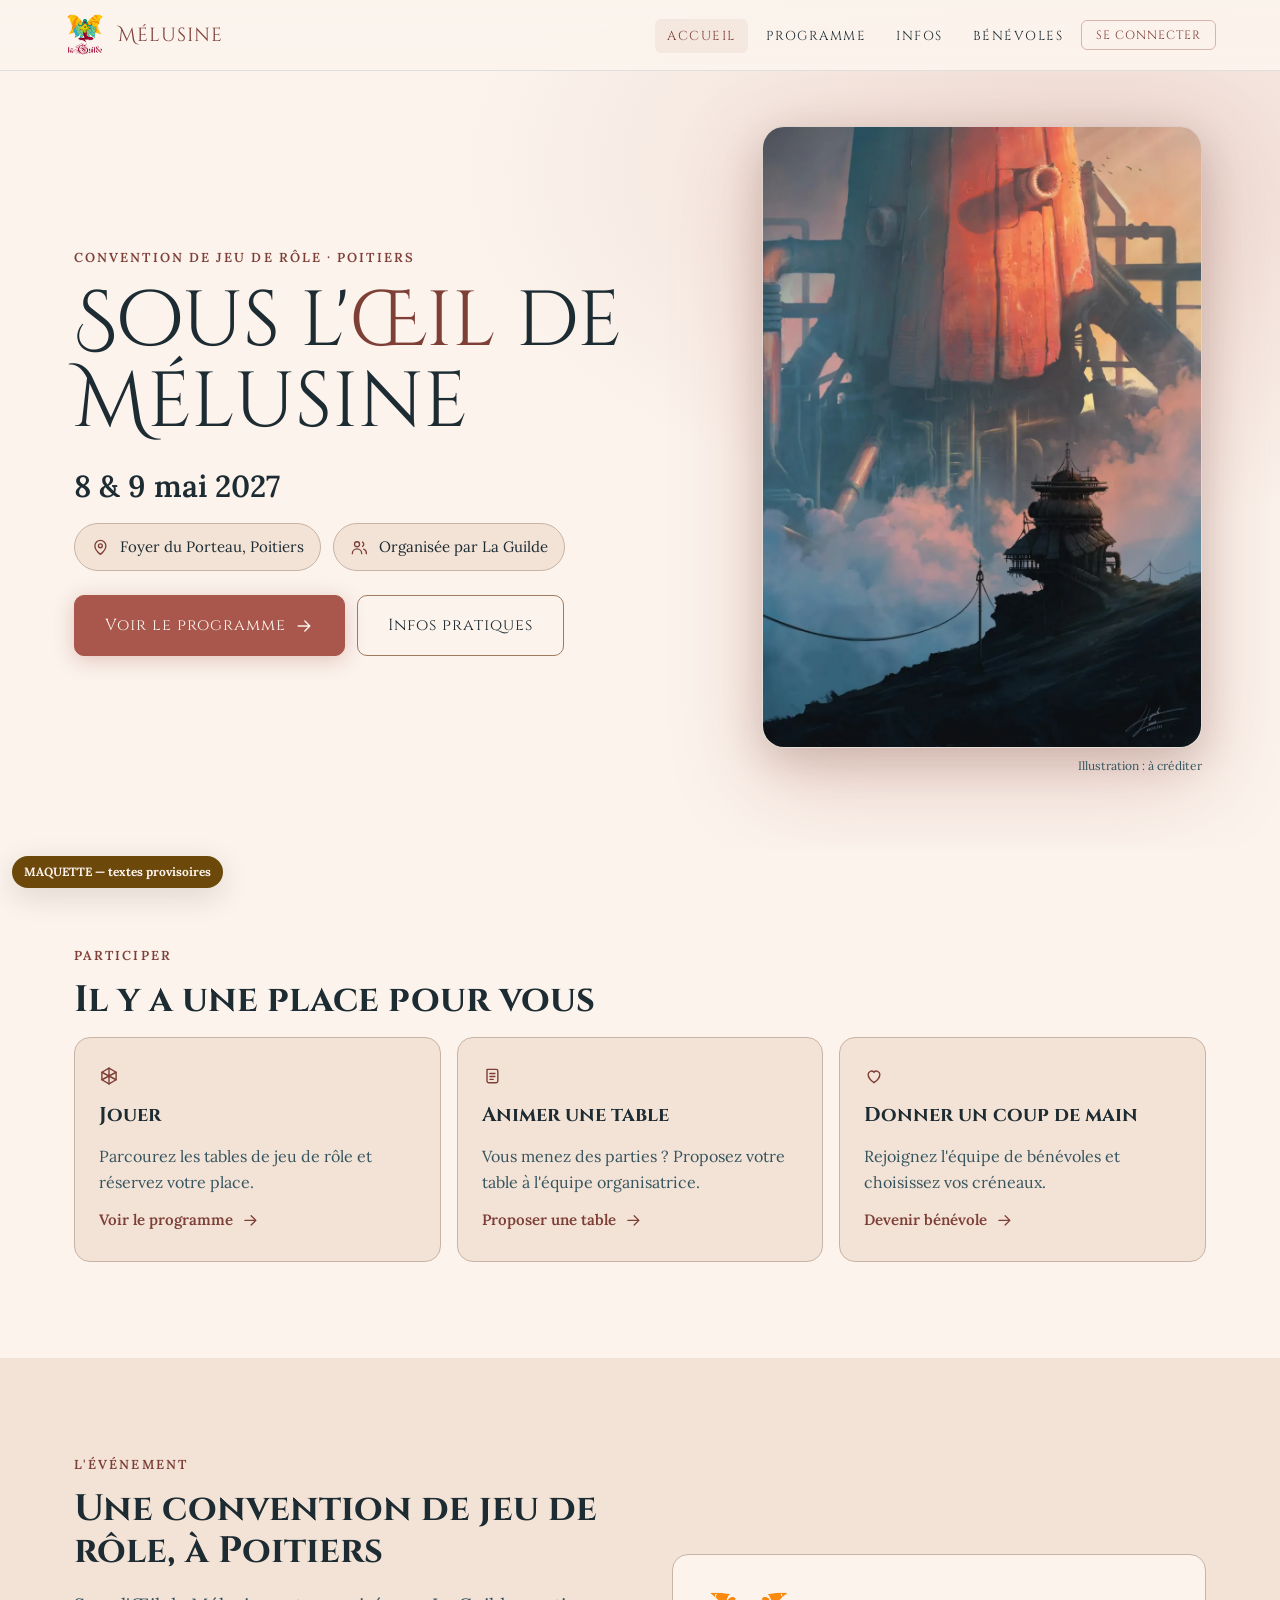
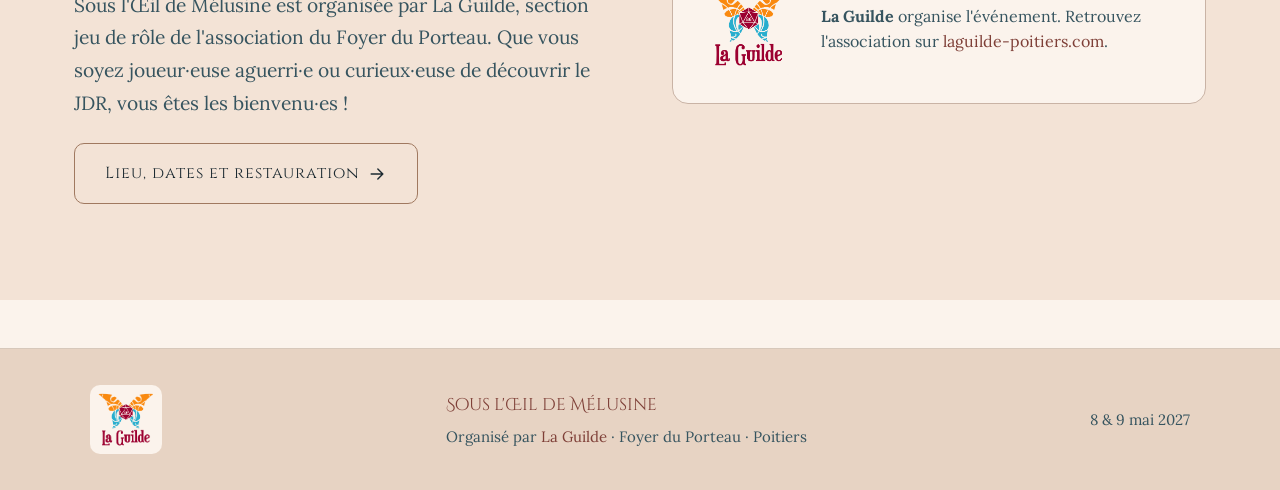
==== accueil-2027.html @ 9f8a815f "Maquette de l'accueil 2027 et couche visuelle v2.css Héros (titre, date et lieu lus dans edition.js," ====
<!DOCTYPE html>
<html lang="fr">
<head>
    <meta charset="UTF-8">
    <meta name="viewport" content="width=device-width, initial-scale=1.0">
    <title>Sous l'Œil de Mélusine — Convention de jeu de rôle, Poitiers</title>
    <meta name="description" content="Sous l'Œil de Mélusine : convention de jeu de rôle organisée par La Guilde, à Poitiers.">
    <meta name="robots" content="noindex"><!-- MAQUETTE : à retirer à la mise en production -->
    <link rel="preload" href="fonts/lora-latin.woff2" as="font" type="font/woff2" crossorigin>
    <link rel="preload" href="fonts/cinzel-latin.woff2" as="font" type="font/woff2" crossorigin>
    <link rel="stylesheet" href="fonts.css?v=1">
    <link rel="icon" type="image/png" href="logo.png">
    <link rel="apple-touch-icon" href="logo.png">
    <script>document.addEventListener('DOMContentLoaded',function(){var u=localStorage.getItem('melusine_user');var il=document.getElementById('navInscriptionsLink');if(il)il.style.display=u&&u!=='null'?'':'none';});</script>
    <meta name="color-scheme" content="dark light">
    <link rel="stylesheet" href="theme.css?v=1">
    <link rel="stylesheet" href="styles.css?v=2">
    <link rel="stylesheet" href="v2.css?v=1">
</head>
<body>

<div class="toast-container" id="toasts"></div>

<!-- AUTH MODAL -->
<div class="modal-overlay" id="authModal">
    <div class="modal">
        <button class="modal-close" onclick="closeAuthModal()">✕</button>
        <h3>Se connecter</h3>
        <p class="modal-game" id="modalGame"></p>
        <p id="modalSubtext">Connectez-vous pour gérer vos inscriptions</p>
        <div id="authOptions" class="auth-options">
            <button class="auth-btn" onclick="loginGoogle()"><span class="auth-btn-icon">🔑</span><div><div class="auth-btn-text">Continuer avec Google</div><div class="auth-btn-sub">Connexion rapide</div></div></button>
            <button class="auth-btn" onclick="loginDiscord()"><span class="auth-btn-icon">🎮</span><div><div class="auth-btn-text">Continuer avec Discord</div><div class="auth-btn-sub">Compte Discord</div></div></button>
            <div class="auth-divider">ou</div>
            <button class="auth-btn" onclick="showEmailForm()"><span class="auth-btn-icon">✉️</span><div><div class="auth-btn-text">Pseudo & email</div><div class="auth-btn-sub">Sans compte</div></div></button>
        </div>
        <div id="emailForm" class="auth-form">
            <label>Email</label>
            <input type="email" id="inputEmail" placeholder="votre@email.com">
            <label>Mot de passe</label>
            <input type="password" id="inputPassword" placeholder="Votre mot de passe" onkeydown="if(event.key==='Enter')loginEmail()">
            <button class="btn btn-primary" style="width:100%" onclick="loginEmail()">Se connecter</button>
            <p style="margin-top:10px;font-size:13px;color:var(--accent-text);cursor:pointer;text-align:center" onclick="showForgotForm()">Mot de passe oublié ?</p>
            <p style="margin-top:8px;font-size:14px;color:var(--text-muted);text-align:center">Pas encore de compte ? <span style="color:var(--accent-text);cursor:pointer" onclick="showRegisterForm()">Créer un compte</span></p>
            <p style="margin-top:8px;font-size:14px;color:var(--text-muted);cursor:pointer;text-align:center" onclick="showAuthOptions()">← Retour</p>
        </div>
        <div id="registerForm" class="auth-form">
            <label>Pseudo / Nom</label>
            <input type="text" id="inputRegNom" placeholder="Votre pseudo ou prénom">
            <label>Email</label>
            <input type="email" id="inputRegEmail" placeholder="votre@email.com">
            <label>Mot de passe (6 caractères min.)</label>
            <input type="password" id="inputRegPassword" placeholder="Choisissez un mot de passe">
            <label>Confirmer le mot de passe</label>
            <input type="password" id="inputRegConfirm" placeholder="Retapez le mot de passe" onkeydown="if(event.key==='Enter')registerEmail()">
            <button class="btn btn-primary" style="width:100%" onclick="registerEmail()">Créer mon compte</button>
            <p style="margin-top:8px;font-size:14px;color:var(--text-muted);text-align:center">Déjà un compte ? <span style="color:var(--accent-text);cursor:pointer" onclick="showEmailForm()">Se connecter</span></p>
            <p style="margin-top:8px;font-size:14px;color:var(--text-muted);cursor:pointer;text-align:center" onclick="showAuthOptions()">← Retour</p>
        </div>
        <div id="forgotForm" class="auth-form">
            <p style="font-size:15px;color:var(--text-light);text-align:center;margin-bottom:16px">Entrez votre email pour recevoir un lien de réinitialisation :</p>
            <label>Email</label>
            <input type="email" id="inputForgotEmail" placeholder="votre@email.com" onkeydown="if(event.key==='Enter')sendForgotPassword()">
            <button class="btn btn-primary" style="width:100%" onclick="sendForgotPassword()">Envoyer le lien</button>
            <p style="margin-top:12px;font-size:14px;color:var(--text-muted);cursor:pointer;text-align:center" onclick="showEmailForm()">← Retour à la connexion</p>
        </div>
        <div id="resetForm" class="auth-form">
            <p style="font-size:15px;color:var(--text-light);text-align:center;margin-bottom:16px">Choisissez votre nouveau mot de passe :</p>
            <label>Nouveau mot de passe (6 caractères min.)</label>
            <input type="password" id="inputResetPassword" placeholder="Nouveau mot de passe">
            <label>Confirmer</label>
            <input type="password" id="inputResetConfirm" placeholder="Retapez le mot de passe" onkeydown="if(event.key==='Enter')submitResetPassword()">
            <button class="btn btn-primary" style="width:100%" onclick="submitResetPassword()">Réinitialiser</button>
        </div>
        <div id="pseudoForm" class="auth-form">
            <p id="pseudoHint" style="font-size:15px;color:var(--text-light);text-align:center;margin-bottom:16px">Choisissez votre pseudo :</p>
            <label>Pseudo affiché</label>
            <input type="text" id="inputPseudo" placeholder="Votre pseudo" onkeydown="if(event.key==='Enter')confirmPseudo()">
            <button class="btn btn-primary" style="width:100%" onclick="confirmPseudo()">Confirmer</button>
        </div>
    </div>
</div>

<!-- NAV -->
<nav class="nav" id="nav">
    <div class="nav-inner">
        <a href="index.html" class="nav-brand"><img src="logo.png" alt="Logo" onerror="this.style.display='none'"><span>Mélusine</span></a>
        <button class="nav-toggle" id="navToggle" aria-label="Menu"><span></span><span></span><span></span></button>
        <ul class="nav-links" id="navLinks">
            <li><a href="accueil-2027.html" class="active">Accueil</a></li>
            <li><a href="programme.html">Programme</a></li>
            <li><a href="infos.html">Infos</a></li>
            <li><a href="benevoles.html">Bénévoles</a></li>
            <li id="navInscriptionsLink" style="display:none"><a href="mes-inscriptions.html">Mes inscriptions</a></li>
            <li id="navUserArea"><button class="nav-user-btn" onclick="openAuthModal()">Se connecter</button></li>
        </ul>
    </div>
</nav>

<!-- CONTENU (le menu est fixe : la zone héros gère elle-même son espacement) -->
<div class="maquette-tag">MAQUETTE — textes provisoires</div>

<!-- HÉROS : titre, date, lieu, appels à l'action + illustration de l'affiche -->
<header class="hero2">
    <div class="v2-wrap hero2-inner">
        <div class="hero2-text">
            <p class="v2-eyebrow">Convention de jeu de rôle · Poitiers</p>
            <h1 class="hero2-title">Sous l'<em>Œil</em> de Mélusine</h1>
            <p class="hero2-date" data-edition="range"></p>
            <ul class="hero2-chips">
                <li class="chip"><svg class="icon" viewBox="0 0 24 24" aria-hidden="true"><path d="M12 21s7-5.2 7-11a7 7 0 1 0-14 0c0 5.8 7 11 7 11z"/><circle cx="12" cy="10" r="2.5"/></svg><span data-edition="venue"></span></li>
                <li class="chip"><svg class="icon" viewBox="0 0 24 24" aria-hidden="true"><circle cx="9" cy="8" r="3.2"/><path d="M3 20c0-3.3 2.7-6 6-6s6 2.7 6 6"/><path d="M16 5.2a3.2 3.2 0 0 1 0 5.6M17.5 14.2c2.2.7 3.5 2.7 3.5 5.8"/></svg><span>Organisée par La Guilde</span></li>
            </ul>
            <div class="hero2-cta">
                <a class="btn btn-primary btn-lg" href="programme.html">Voir le programme <svg class="icon" viewBox="0 0 24 24" aria-hidden="true"><path d="M5 12h14M13 6l6 6-6 6"/></svg></a>
                <a class="btn btn-ghost btn-lg" href="infos.html">Infos pratiques</a>
            </div>
        </div>
        <figure class="poster">
            <img src="img/affiche-2027.webp" width="960" height="1358" fetchpriority="high" alt="Illustration de l'affiche : une immense fusée rouge-orangé domine une petite tour posée sur une colline, au milieu de nuages roses">
            <!-- TODO(à fournir) : nom de l'artiste pour le crédit (la signature est visible sur l'illustration) -->
            <figcaption>Illustration : à créditer</figcaption>
        </figure>
    </div>
</header>

<!-- TROIS ACTIONS : les trois usages réels du site -->
<section class="band" aria-labelledby="participer">
    <div class="v2-wrap">
        <p class="v2-eyebrow">Participer</p>
        <h2 class="v2-h2" id="participer">Il y a une place pour vous</h2>
        <div class="actions3">
            <a class="action" href="programme.html"><svg class="icon" viewBox="0 0 24 24" aria-hidden="true"><path d="M12 2.5 20.5 7.5v9L12 21.5 3.5 16.5v-9z"/><path d="M12 2.5v19M3.5 7.5l17 9M20.5 7.5l-17 9"/></svg><h3>Jouer</h3><p>Parcourez les tables de jeu de rôle et réservez votre place.</p><span class="go">Voir le programme <svg class="icon" viewBox="0 0 24 24" aria-hidden="true"><path d="M5 12h14M13 6l6 6-6 6"/></svg></span></a>
            <a class="action" href="espace-mj.html"><svg class="icon" viewBox="0 0 24 24" aria-hidden="true"><path d="M6 4h11a2 2 0 0 1 2 2v12a2 2 0 0 1-2 2H8a2 2 0 0 1-2-2z"/><path d="M9.5 9h6M9.5 12.5h6M9.5 16h4"/></svg><h3>Animer une table</h3><p>Vous menez des parties ? Proposez votre table à l'équipe organisatrice.</p><span class="go">Proposer une table <svg class="icon" viewBox="0 0 24 24" aria-hidden="true"><path d="M5 12h14M13 6l6 6-6 6"/></svg></span></a>
            <a class="action" href="benevoles.html"><svg class="icon" viewBox="0 0 24 24" aria-hidden="true"><path d="M12 20s-7-4.4-7-10a4 4 0 0 1 7-2.5A4 4 0 0 1 19 10c0 5.6-7 10-7 10z"/></svg><h3>Donner un coup de main</h3><p>Rejoignez l'équipe de bénévoles et choisissez vos créneaux.</p><span class="go">Devenir bénévole <svg class="icon" viewBox="0 0 24 24" aria-hidden="true"><path d="M5 12h14M13 6l6 6-6 6"/></svg></span></a>
        </div>
    </div>
</section>

<!-- L'ÉVÉNEMENT : texte de présentation déjà publié sur la page Infos -->
<section class="band band--surface" aria-labelledby="evenement">
    <div class="v2-wrap split">
        <div>
            <p class="v2-eyebrow">L'événement</p>
            <h2 class="v2-h2" id="evenement">Une convention de jeu de rôle, à Poitiers</h2>
            <p class="v2-lead">Sous l'Œil de Mélusine est organisée par La Guilde, section jeu de rôle de l'association du Foyer du Porteau. Que vous soyez joueur·euse aguerri·e ou curieux·euse de découvrir le JDR, vous êtes les bienvenu·es !</p>
            <a class="btn btn-ghost btn-lg" href="infos.html">Lieu, dates et restauration <svg class="icon" viewBox="0 0 24 24" aria-hidden="true"><path d="M5 12h14M13 6l6 6-6 6"/></svg></a>
        </div>
        <div class="guilde-card">
            <img class="guilde-logo" src="Logo_guilde_final.webp" width="96" height="91" alt="Logo de La Guilde — Poitiers" loading="lazy">
            <p><strong>La Guilde</strong> organise l'événement. Retrouvez l'association sur <a href="https://www.laguilde-poitiers.com/" target="_blank" rel="noopener">laguilde-poitiers.com</a>.</p>
        </div>
    </div>
</section>

<!-- ESPACE avant le pied de page -->
<div style="height:48px"></div>

<!-- FOOTER -->
<footer class="footer"><div class="footer-inner"><a class="footer-guilde" href="https://www.laguilde-poitiers.com/" target="_blank" rel="noopener"><img class="guilde-logo" src="Logo_guilde_final.webp" width="72" height="68" alt="La Guilde — Poitiers" loading="lazy"></a><div><div class="footer-brand">Sous l'Œil de Mélusine</div><div class="footer-sub">Organisé par <a href="https://www.laguilde-poitiers.com/" target="_blank" rel="noopener" style="color:var(--gold);text-decoration:none">La Guilde</a> · <span data-edition="venueDot"></span></div></div><div class="footer-right" data-edition="range"></div></div></footer>
<button class="scroll-top" id="scrollTop" aria-label="Retour en haut">↑</button>

<!-- Scripts : app.js (partagé) puis code spécifique à la page Infos -->
<script src="edition.js?v=1"></script>
<script src="app.supabase.js?v=4"></script>
</body>
</html>
---- fonts.css ----
/* =============================================================================
   fonts.css — Polices du site, AUTO-HÉBERGÉES (aucun appel à Google Fonts)
   =============================================================================
   Cinzel, Cinzel Decorative et Lora, sous licence SIL Open Font License 1.1
   (textes dans fonts/OFL-*.txt). Sous-ensemble LATIN uniquement (accents français,
   œ, €, guillemets, tirets : couverts). Poids total : environ 116 Ko pour les 4 fichiers.
   Source : Google Fonts (fonts.google.com), sous-ensembles « latin » téléchargés une fois.
   Les noms de familles ci-dessous sont ceux utilisés par theme.css / styles.css.

   Mise à jour d'une police : remplacer le fichier dans fonts/ (même nom) et incrémenter
   le ?v=N du lien <link rel="stylesheet" href="fonts.css?v=N"> dans toutes les pages.
   ========================================================================== */

@font-face {
  font-family: 'Cinzel';
  font-style: normal;
  font-weight: 400 700;
  font-display: swap;
  src: url('fonts/cinzel-latin.woff2') format('woff2');
  unicode-range: U+0000-00FF, U+0131, U+0152-0153, U+02BB-02BC, U+02C6, U+02DA, U+02DC, U+0304, U+0308, U+0329, U+2000-206F, U+20AC, U+2122, U+2191, U+2193, U+2212, U+2215, U+FEFF, U+FFFD;
}

@font-face {
  font-family: 'Cinzel Decorative';
  font-style: normal;
  font-weight: 400;
  font-display: swap;
  src: url('fonts/cinzel-decorative-latin.woff2') format('woff2');
  unicode-range: U+0000-00FF, U+0131, U+0152-0153, U+02BB-02BC, U+02C6, U+02DA, U+02DC, U+0304, U+0308, U+0329, U+2000-206F, U+20AC, U+2122, U+2191, U+2193, U+2212, U+2215, U+FEFF, U+FFFD;
}

@font-face {
  font-family: 'Lora';
  font-style: italic;
  font-weight: 400 700;
  font-display: swap;
  src: url('fonts/lora-italic-latin.woff2') format('woff2');
  unicode-range: U+0000-00FF, U+0131, U+0152-0153, U+02BB-02BC, U+02C6, U+02DA, U+02DC, U+0304, U+0308, U+0329, U+2000-206F, U+20AC, U+2122, U+2191, U+2193, U+2212, U+2215, U+FEFF, U+FFFD;
}

@font-face {
  font-family: 'Lora';
  font-style: normal;
  font-weight: 400 700;
  font-display: swap;
  src: url('fonts/lora-latin.woff2') format('woff2');
  unicode-range: U+0000-00FF, U+0131, U+0152-0153, U+02BB-02BC, U+02C6, U+02DA, U+02DC, U+0304, U+0308, U+0329, U+2000-206F, U+20AC, U+2122, U+2191, U+2193, U+2212, U+2215, U+FEFF, U+FFFD;
}
---- theme.css ----
/* =============================================================================
   theme.css — Thème visuel 2027 : TOUTES les couleurs, polices, rayons, ombres
   et espacements du site sont définis ici, et seulement ici.
   =============================================================================
   Règle : aucune couleur écrite en dur dans styles.css ni dans les pages. Pour
   changer la palette, on ne modifie que ce fichier (voir « Changer la palette »
   en bas).

   Palette : ambiance crépusculaire (acier bleu-gris, orange-rouge, crème).
     - Mode SOMBRE par défaut.
     - Mode CLAIR automatique si le système de l'utilisateur est en mode clair
       (prefers-color-scheme: light).
   Les valeurs de base (fond, surfaces, texte, accent, information) viennent de la
   palette validée le 18/11/2026. Les variantes « -text », « -strong » et les statuts
   sont DÉRIVÉS pour tenir le contraste WCAG AA (calculé, voir le tableau plus bas).

   Chargé AVANT styles.css :
     <link rel="stylesheet" href="theme.css">
     <link rel="stylesheet" href="styles.css">
   ========================================================================== */

:root {
  /* ── Couleurs — mode SOMBRE (défaut) ───────────────────────────────────── */
  color-scheme: dark;

  --bg:        #0d1217;   /* fond de page */
  --surface:   #1d2b32;   /* cartes, modales, champs */
  --surface-2: #2b3d45;   /* second niveau : barre de navigation, pied de page, survol */
  --border:        #41525a;   /* filet décoratif (séparateurs, cartes) */
  --border-strong: #5f7883;   /* bordure des CHAMPS de formulaire (≥ 3:1 sur fond et surface) */

  --text:   #f3e3d6;      /* texte principal */
  --text-2: #daac88;      /* texte secondaire */

  --accent:        #e47557;   /* boutons, remplissages, bordures d'accent */
  --on-accent:     #0d1217;   /* texte sur un bouton d'accent */
  --accent-strong: #a9564c;   /* accent appuyé (survol, états actifs) */
  --accent-text:   #e98e75;   /* l'accent quand il sert de TEXTE ou de lien (≥ 4,5:1 sur les 3 fonds) */

  --info:      #7fa3b3;   /* information : remplissages, icônes */
  --info-text: #8babba;   /* information en TEXTE (≥ 4,5:1 sur les 3 fonds) */

  --logo-plate: #fbf3ec;  /* plaque claire sous le logo de La Guilde (texte bordeaux : illisible sur fond sombre) */

  --success: #79b297;     /* succès  (vert d'acier) — texte et remplissage */
  --warning: #d9a441;     /* alerte  (ambre) */
  --danger:  #e48f83;     /* erreur  (rouge brique clair) */

  /* Mêmes couleurs en canaux « R G B », pour les transparences :
     rgb(var(--accent-rgb) / 0.15). Les garder synchronisées avec les valeurs ci-dessus. */
  --bg-rgb: 13 18 23;
  --surface-rgb: 29 43 50;
  --text-rgb: 243 227 214;
  --accent-rgb: 228 117 87;
  --on-accent-rgb: 13 18 23;
  --info-rgb: 127 163 179;
  --success-rgb: 121 178 151;
  --warning-rgb: 217 164 65;
  --danger-rgb: 228 143 131;
  --shadow-rgb: 0 0 0;

  /* ── Polices ───────────────────────────────────────────────────────────── */
  --font-display: 'Cinzel Decorative', serif;
  --font-heading: 'Cinzel', serif;
  --font-body:    'Lora', serif;

  /* ── Rayons, espacements, ombres, transition ───────────────────────────── */
  --radius-sm: 6px;
  --radius-md: 10px;
  --radius-lg: 16px;
  --radius-pill: 20px;

  --space-1: 4px;
  --space-2: 8px;
  --space-3: 12px;
  --space-4: 16px;
  --space-5: 24px;
  --space-6: 32px;

  --shadow-sm: 0 2px 12px rgb(var(--shadow-rgb) / 0.25);
  --shadow-md: 0 8px 30px rgb(var(--shadow-rgb) / 0.35);
  --shadow-lg: 0 12px 40px rgb(var(--shadow-rgb) / 0.45);

  --transition: 0.3s cubic-bezier(0.25, 0.46, 0.45, 0.94);
}

/* ── Mode CLAIR (système en mode clair) ──────────────────────────────────── */
@media (prefers-color-scheme: light) {
  :root {
    color-scheme: light;

    --bg:        #fbf3ec;
    --surface:   #f3e3d6;
    --surface-2: #e7d3c3;
    --border:        #c9b3a5;
    --border-strong: #a07960;

    --text:   #1d2b32;
    --text-2: #36545f;

    --accent:        #a9564c;
    --on-accent:     #fbf3ec;
    --accent-strong: #7e3f37;
    --accent-text:   #7e3f37;

    --info:      #476879;
    --info-text: #395361;

    --success: #2c5844;
    --warning: #6c480b;
    --danger:  #85352c;

    --bg-rgb: 251 243 236;
    --surface-rgb: 243 227 214;
    --text-rgb: 29 43 50;
    --accent-rgb: 169 86 76;
    --on-accent-rgb: 251 243 236;
    --info-rgb: 71 104 121;
    --success-rgb: 51 102 78;
    --warning-rgb: 125 83 12;
    --danger-rgb: 156 62 51;
    --shadow-rgb: 60 40 30;

    --shadow-sm: 0 2px 12px rgb(var(--shadow-rgb) / 0.10);
    --shadow-md: 0 8px 30px rgb(var(--shadow-rgb) / 0.14);
    --shadow-lg: 0 12px 40px rgb(var(--shadow-rgb) / 0.18);
  }
}

/* ── Alias de compatibilité ────────────────────────────────────────────────
   Anciens noms de variables encore utilisés par styles.css et par les pages
   (leur sens d'origine était parfois trompeur : --cream est une couleur de TEXTE,
   --dark un FOND). Ils pointent sur les nouveaux jetons : ne pas y ajouter de couleur.
   À terme, remplacer chaque usage par le jeton sémantique puis supprimer l'alias. */
:root {
  --cream: var(--text);
  --text-on-light: var(--text);
  --text-light: var(--text-2);
  --text-muted: var(--text-2);

  --dark: var(--bg);
  --dark-card: var(--surface);
  --dark-teal: var(--surface-2);
  --parchment: var(--surface);

  --gold: var(--accent-text);
  --orange: var(--accent-text);
  --orange-light: var(--accent);

  --teal: var(--info-text);
  --teal-dark: var(--surface-2);
  --teal-deep: var(--surface);

  --red: var(--danger);
  --green: var(--success);
}

/* ── Contrastes mesurés (WCAG AA : 4,5:1 pour le texte normal, 3:1 pour les composants)
   Texte sur fond / surface / surface-2 :
     SOMBRE  texte 15,0 / 11,6 / 9,0   texte 2 9,2 / 7,1 / 5,5
             accent-text 7,7 / 5,9 / 4,6   info-text 7,7 / 6,0 / 4,7
             succès 7,7 / 6,0 / 4,6   alerte 8,4 / 6,5 / 5,0   erreur 7,7 / 5,9 / 4,6
     CLAIR   texte 13,3 / 11,6 / 10,0  texte 2 7,4 / 6,5 / 5,6
             accent-text 7,2 / 6,3 / 5,5   info-text 7,4 / 6,5 / 5,6
             succès 7,4 / 6,5 / 5,6   alerte 7,4 / 6,5 / 5,6   erreur 7,5 / 6,6 / 5,7
   Les statuts posés sur leur propre teinte à 15 % (badges, boutons « tintés ») restent à
   4,6:1 ou plus, même sur surface-2 (c'est le cas le plus défavorable).
   Texte de bouton sur --accent : sombre 6,3 ; clair 4,6.
   Bordure de champ (--border-strong) : sombre 4,0 sur fond, 3,1 sur surface ;
   clair 3,5 sur fond, 3,1 sur surface. Sur « surface-2 » elle reste à 2,4 (sombre) et
   2,7 (clair) : ne pas poser de champ de formulaire directement sur surface-2.
   Utiliser accent, info et leurs rgb UNIQUEMENT pour des remplissages et des bordures ;
   en texte, utiliser accent-text et info-text.

   ── Changer la palette ──
   1. Modifier les valeurs hexadécimales des deux blocs (sombre et clair) ci-dessus.
   2. Reporter les mêmes valeurs en canaux « R G B » (variables *-rgb).
   3. Recalculer les contrastes (tableau ci-dessus) : tout couple texte/fond doit rester
      ≥ 4,5:1 (3:1 pour les gros textes et les bordures de composants).
   Ne rien ajouter ailleurs que dans ce fichier. */
---- styles.css ----
/* =============================================================================
   SOUS L'ŒIL DE MÉLUSINE — Feuille de styles principale
   =============================================================================
   Ce fichier contient tout le CSS du site d'inscription à la convention JDR.
   Organisation : variables → reset → composants (nav, hero, boutons, sections,
   cartes, programme, restauration, animations, modals, admin, toasts, footer)
   puis media queries responsive.
   ============================================================================= */


/* ── Variables ───────────────────────────────────────────────────────────── */
/* Toutes les couleurs, polices, rayons, ombres et espacements sont dans theme.css
   (à charger AVANT ce fichier). Ne pas écrire de couleur en dur ici : utiliser les jetons
   (--bg, --surface, --text, --accent, --accent-text, rgb(var(--accent-rgb) / 0.15)…). */

/* ── Reset & base ────────────────────────────────────────────────────────── */
*,*::before,*::after{margin:0;padding:0;box-sizing:border-box}
html{scroll-behavior:smooth;scroll-padding-top:80px}
body{font-family:var(--font-body);background:var(--dark);color:var(--cream);line-height:1.7;overflow-x:hidden}
a{color:var(--gold);text-decoration:none;transition:color var(--transition)} a:hover{color:var(--orange)}

/* ── Animations ──────────────────────────────────────────────────────────── */
@keyframes fadeInUp{from{opacity:0;transform:translateY(30px)}to{opacity:1;transform:translateY(0)}}
@keyframes fadeIn{from{opacity:0}to{opacity:1}}
@keyframes float{0%,100%{transform:translateY(0) rotate(45deg)}50%{transform:translateY(-10px) rotate(45deg)}}
@keyframes shimmer{0%{background-position:200% 0}100%{background-position:-200% 0}}
@keyframes spin{to{transform:rotate(360deg)}}
.animate-on-scroll{opacity:0;transform:translateY(30px);transition:opacity 0.6s ease,transform 0.6s ease}
.animate-on-scroll.visible{opacity:1;transform:translateY(0)}
.loading-shimmer{background:linear-gradient(90deg,var(--surface) 25%,var(--surface-2) 50%,var(--surface) 75%);background-size:200% 100%;animation:shimmer 1.5s infinite;border-radius:8px;min-height:20px}

/* ── NAV ─────────────────────────────────────────────────────────────────── */
.nav{position:fixed;top:0;left:0;right:0;z-index:1000;background:linear-gradient(180deg,rgb(var(--bg-rgb) / 0.97),rgb(var(--bg-rgb) / 0.95));backdrop-filter:blur(12px);border-bottom:1px solid rgb(var(--info-rgb) / 0.15);transition:all var(--transition)}
.nav.scrolled{background:rgb(var(--bg-rgb) / 0.99);box-shadow:0 4px 30px rgb(var(--shadow-rgb) / 0.1)}
.nav-inner{max-width:1200px;margin:0 auto;padding:0 24px;display:flex;align-items:center;justify-content:space-between;height:70px}
.nav-brand{display:flex;align-items:center;gap:12px}
.nav-brand img{width:42px;height:42px;border-radius:10px}
.nav-brand span{font-family:var(--font-display);font-size:19px;color:var(--accent-text);letter-spacing:1px}
.nav-links{display:flex;gap:6px;list-style:none;align-items:center}
.nav-links a{font-family:var(--font-heading);font-size:13px;letter-spacing:1.5px;text-transform:uppercase;color:var(--cream);padding:8px 12px;border-radius:6px;transition:all var(--transition)}
.nav-links a:hover,.nav-links a.active{color:var(--gold);background:rgb(var(--accent-rgb) / 0.08)}
.nav-user{display:flex;align-items:center;gap:10px}
.nav-user-name{font-family:var(--font-heading);font-size:13px;color:var(--gold);letter-spacing:0.5px;max-width:120px;overflow:hidden;text-overflow:ellipsis;white-space:nowrap}
.nav-user-btn{font-family:var(--font-heading);font-size:12px;letter-spacing:1px;padding:6px 14px;border-radius:6px;border:1px solid rgb(var(--accent-rgb) / 0.4);background:transparent;color:var(--orange);cursor:pointer;transition:all var(--transition);text-transform:uppercase}
.nav-user-btn:hover{background:var(--accent);color:var(--on-accent)}
.nav-user-btn.logout{border-color:rgb(var(--danger-rgb) / 0.4);color:var(--red)} .nav-user-btn.logout:hover{background:var(--danger);color:var(--bg)}
.nav-toggle{display:none;background:none;border:none;cursor:pointer;padding:8px}
.nav-toggle span{display:block;width:24px;height:2px;background:var(--cream);margin:5px 0;transition:all var(--transition);border-radius:2px}
.nav-toggle.open span:nth-child(1){transform:rotate(45deg) translate(5px,5px)} .nav-toggle.open span:nth-child(2){opacity:0} .nav-toggle.open span:nth-child(3){transform:rotate(-45deg) translate(5px,-5px)}
@media(max-width:900px){.nav-toggle{display:block}.nav-links{display:none;position:absolute;top:70px;left:0;right:0;flex-direction:column;background:rgb(var(--bg-rgb) / 0.98);padding:16px 24px;border-bottom:1px solid rgb(var(--info-rgb) / 0.15)}.nav-links.open{display:flex}}

/* ── HERO ────────────────────────────────────────────────────────────────── */
.hero{position:relative;min-height:100vh;display:flex;flex-direction:column;align-items:center;justify-content:center;text-align:center;padding:120px 24px 80px;overflow:hidden}
.hero-bg{position:absolute;inset:0;background:radial-gradient(ellipse at 30% 20%,rgb(var(--info-rgb) / 0.08) 0%,transparent 60%),radial-gradient(ellipse at 70% 80%,rgb(var(--accent-rgb) / 0.05) 0%,transparent 60%),linear-gradient(135deg,var(--dark-teal) 0%,var(--dark) 50%,var(--teal-deep) 100%);z-index:0}
.hero-bg-image{position:absolute;inset:0;background-size:cover;background-position:center;opacity:0.25;z-index:0}
.hero-bg-overlay{position:absolute;inset:0;background:linear-gradient(135deg,rgb(var(--bg-rgb) / 0.7) 0%,rgb(var(--bg-rgb) / 0.75) 50%,rgb(var(--bg-rgb) / 0.7) 100%);z-index:1}
.hero-decor{position:absolute;border-radius:50%;border:1px solid;pointer-events:none;z-index:2}
.hero-decor-1{width:600px;height:600px;top:50%;left:50%;transform:translate(-50%,-50%);border-color:rgb(var(--info-rgb) / 0.08)}
.hero-decor-2{width:400px;height:400px;top:50%;left:50%;transform:translate(-50%,-50%);border-color:rgb(var(--accent-rgb) / 0.06)}
.hero-diamond{position:absolute;width:10px;height:10px;transform:rotate(45deg);pointer-events:none;z-index:2;animation:float 4s ease-in-out infinite}
.hero-diamond-1{top:15%;left:10%;background:var(--teal);opacity:0.25}
.hero-diamond-2{bottom:20%;right:12%;background:var(--orange);opacity:0.3;animation-delay:1s;width:8px;height:8px}
.hero-diamond-3{top:25%;right:18%;background:var(--gold);opacity:0.2;animation-delay:2s;width:6px;height:6px}
.hero-content{position:relative;z-index:10;max-width:700px}
.hero-subtitle{font-family:var(--font-heading);font-size:15px;letter-spacing:5px;text-transform:uppercase;color:var(--teal);margin-bottom:24px;animation:fadeInUp 0.8s ease both}
.hero-title{font-family:var(--font-display);font-size:clamp(2.2rem,6vw,3.8rem);color:var(--cream);line-height:1.15;margin-bottom:8px;animation:fadeInUp 0.8s ease 0.15s both}
.hero-title .accent{color:var(--gold);display:block}
.hero-separator{width:60px;height:2px;background:linear-gradient(90deg,transparent,var(--orange),transparent);margin:28px auto;animation:fadeIn 0.8s ease 0.3s both}
.hero-date{font-family:var(--font-heading);font-size:clamp(1rem,2.5vw,1.25rem);font-weight:600;margin-bottom:10px;animation:fadeInUp 0.8s ease 0.35s both}
.hero-info{font-size:17px;color:var(--text-muted);margin-bottom:40px;animation:fadeInUp 0.8s ease 0.45s both}
.hero-buttons{display:flex;gap:16px;justify-content:center;flex-wrap:wrap;animation:fadeInUp 0.8s ease 0.55s both}

/* ── BUTTONS ─────────────────────────────────────────────────────────────── */
.btn{font-family:var(--font-heading);font-size:15px;letter-spacing:1px;padding:14px 32px;border-radius:8px;cursor:pointer;transition:all var(--transition);display:inline-flex;align-items:center;gap:8px;text-decoration:none;border:1.5px solid transparent}
.btn-primary{background:var(--accent);color:var(--on-accent);border-color:var(--accent);box-shadow:0 4px 20px rgb(var(--accent-rgb) / 0.3)}
.btn-primary:hover{transform:translateY(-2px);box-shadow:0 8px 30px rgb(var(--accent-rgb) / 0.4);color:var(--on-accent);background:var(--accent-strong);border-color:var(--accent-strong)}
.btn-outline{background:transparent;color:var(--cream);border-color:rgb(var(--info-rgb) / 0.5)}
.btn-outline:hover{background:rgb(var(--info-rgb) / 0.1);border-color:var(--teal);color:var(--cream);transform:translateY(-2px)}
.btn-small{font-size:13px;padding:8px 18px;letter-spacing:0.5px}
.btn-green{background:rgb(var(--success-rgb) / 0.15);color:var(--green);border-color:rgb(var(--success-rgb) / 0.3)} .btn-green:hover{background:var(--success);color:var(--bg)}
.btn-red{background:rgb(var(--danger-rgb) / 0.15);color:var(--red);border-color:rgb(var(--danger-rgb) / 0.3)} .btn-red:hover{background:var(--danger);color:var(--bg)}
.btn-gold{background:rgb(var(--accent-rgb) / 0.15);color:var(--gold);border-color:rgb(var(--accent-rgb) / 0.3)} .btn-gold:hover{background:var(--accent);color:var(--on-accent)}
.btn:disabled{opacity:0.4;cursor:not-allowed;transform:none!important}
/* Animation de feedback au clic sur les boutons d'inscription */
.btn-loading{position:relative;pointer-events:none;color:transparent!important}
.btn-loading::after{content:'';position:absolute;width:18px;height:18px;top:50%;left:50%;margin:-9px 0 0 -9px;border:2px solid rgb(var(--on-accent-rgb) / 0.3);border-top-color:var(--on-accent);border-radius:50%;animation:btn-spin 0.6s linear infinite}
@keyframes btn-spin{to{transform:rotate(360deg)}}
@keyframes btn-pulse{0%{transform:scale(1)}50%{transform:scale(0.92)}100%{transform:scale(1)}}
.btn-click-pulse{animation:btn-pulse 0.2s ease}

/* ── SECTIONS ────────────────────────────────────────────────────────────── */
.section{padding:80px 24px} .section-inner{max-width:1100px;margin:0 auto}
.section-header{text-align:center;margin-bottom:50px}
.section-label{font-family:var(--font-heading);font-size:14px;letter-spacing:4px;text-transform:uppercase;color:var(--teal);margin-bottom:12px}
.section-title{font-family:var(--font-heading);font-size:clamp(1.5rem,3.5vw,2rem);margin-bottom:16px}
.section-sep{width:40px;height:2px;background:var(--orange);margin:0 auto}
.section-dark{background:var(--dark)} .section-light{background:var(--parchment);color:var(--text-on-light)}
.section-light .section-title{color:var(--text)} .section-light .section-label{color:var(--info-text)}

/* ── CARDS ───────────────────────────────────────────────────────────────── */
.cards-grid{display:grid;grid-template-columns:repeat(auto-fit,minmax(280px,1fr));gap:24px}
.card{background:var(--dark-card);border-radius:16px;padding:36px 28px;text-align:center;border:1px solid rgb(var(--info-rgb) / 0.1);transition:all var(--transition);position:relative;overflow:hidden}
.card::before{content:'';position:absolute;top:0;left:0;right:0;height:3px;background:linear-gradient(90deg,transparent,var(--card-accent,var(--teal)),transparent);opacity:0;transition:opacity var(--transition)}
.card:hover{transform:translateY(-6px);box-shadow:0 12px 40px rgb(var(--shadow-rgb) / 0.3)} .card:hover::before{opacity:1}
.card-icon{font-size:40px;margin-bottom:16px;display:block}
.card-title{font-family:var(--font-heading);font-size:22px;color:var(--cream);margin-bottom:12px;letter-spacing:1px}
.card-text{font-size:17px;color:var(--text-light);line-height:1.7;margin-bottom:24px}
.card-btn{font-family:var(--font-heading);font-size:14px;letter-spacing:1px;padding:10px 24px;border-radius:8px;border:1.5px solid var(--card-accent,var(--teal));background:transparent;color:var(--card-accent,var(--teal));cursor:pointer;transition:all var(--transition);text-decoration:none;display:inline-block}
.card-btn:hover{background:var(--card-accent,var(--teal));color:var(--dark)}

/* ── WELCOME ─────────────────────────────────────────────────────────────── */
.welcome-text{font-size:19px;line-height:1.8;max-width:700px;margin:0 auto 48px;text-align:center}
.welcome-text strong{color:var(--accent-text)}
.info-cards{display:grid;grid-template-columns:repeat(auto-fit,minmax(200px,1fr));gap:24px}
.info-card{background:var(--surface);border-radius:14px;padding:28px 24px;text-align:center;box-shadow:0 2px 16px rgb(var(--shadow-rgb) / 0.06);border:1px solid rgb(var(--info-rgb) / 0.1);transition:all var(--transition)}
.info-card:hover{transform:translateY(-4px);box-shadow:0 8px 30px rgb(var(--shadow-rgb) / 0.1)}
.info-card-icon{font-size:32px;margin-bottom:12px}
.info-card-label{font-family:var(--font-heading);font-size:15px;letter-spacing:2px;text-transform:uppercase;color:var(--info-text);margin-bottom:8px}
.info-card-value{font-size:16px;color:var(--text-2);line-height:1.6}

/* ── PROGRAMME ───────────────────────────────────────────────────────────── */
.tabs{display:flex;gap:8px;justify-content:center;margin-bottom:32px;flex-wrap:wrap}
.tab{font-family:var(--font-heading);font-size:14px;letter-spacing:1px;text-transform:uppercase;padding:10px 20px;border-radius:8px;border:1px solid rgb(var(--info-rgb) / 0.2);background:transparent;color:var(--text-light);cursor:pointer;transition:all var(--transition)}
.tab:hover,.tab.active{background:rgb(var(--info-rgb) / 0.15);color:var(--teal);border-color:var(--teal)}
.programme-grid{display:grid;gap:16px}
.creneau{background:var(--dark-card);border-radius:12px;padding:24px;display:grid;grid-template-columns:180px 1fr 140px;gap:20px;align-items:center;border:1px solid rgb(var(--info-rgb) / 0.08);transition:all var(--transition)}
.creneau:hover{border-color:rgb(var(--info-rgb) / 0.2)}
.creneau-time{font-family:var(--font-heading);font-size:14px;color:var(--gold);text-align:center;width:180px;padding:8px 12px;background:rgb(var(--accent-rgb) / 0.08);border-radius:8px}
.creneau-info h4{font-family:var(--font-heading);font-size:18px;color:var(--cream);margin-bottom:4px}
.creneau-info .mj{font-size:16px;color:var(--teal);margin-bottom:4px}
.creneau-info .desc{font-size:16px;color:var(--text-light);margin-bottom:6px}
.creneau-actions{display:flex;flex-direction:column;gap:8px;align-items:flex-end}
.badge{font-family:var(--font-heading);font-size:13px;letter-spacing:1px;padding:6px 14px;border-radius:20px;white-space:nowrap;display:inline-block}
.badge-dispo,.badge-inscrit{background:rgb(var(--success-rgb) / 0.15);color:var(--green);border:1px solid rgb(var(--success-rgb) / 0.3)}
.badge-complet{background:rgb(var(--danger-rgb) / 0.15);color:var(--red);border:1px solid rgb(var(--danger-rgb) / 0.3)}
.badge-attente{background:rgb(var(--accent-rgb) / 0.15);color:var(--gold);border:1px solid rgb(var(--accent-rgb) / 0.3)}
.content-warning{font-size:14px;color:var(--orange);background:rgb(var(--accent-rgb) / 0.08);border:1px solid rgb(var(--accent-rgb) / 0.2);border-radius:6px;padding:6px 12px;margin-bottom:8px;display:inline-block}
@media(max-width:768px){.creneau{grid-template-columns:1fr;text-align:center}.creneau-actions{align-items:center}.creneau-time{min-width:auto}}

/* ── RESTAURATION ────────────────────────────────────────────────────────── */
.menu-grid{display:grid;grid-template-columns:repeat(auto-fit,minmax(280px,1fr));gap:20px}
.menu-category-title{grid-column:1/-1;font-family:var(--font-heading);font-size:18px;color:var(--orange);letter-spacing:2px;text-transform:uppercase;margin-top:24px;padding-bottom:8px;border-bottom:1px solid rgb(var(--accent-rgb) / 0.2)}
.menu-category-title:first-child{margin-top:0}
.menu-item{background:var(--dark-card);border-radius:12px;padding:24px;border:1px solid rgb(var(--accent-rgb) / 0.08);transition:all var(--transition)} .menu-item:hover{border-color:rgb(var(--accent-rgb) / 0.2)}
.menu-item-category{font-family:var(--font-heading);font-size:13px;letter-spacing:1px;text-transform:uppercase;color:var(--orange);background:rgb(var(--accent-rgb) / 0.1);padding:4px 10px;border-radius:4px;display:inline-block;margin-bottom:12px}
.menu-item-header{display:flex;justify-content:space-between;align-items:flex-start;margin-bottom:8px}
.menu-item-name{font-family:var(--font-heading);font-size:18px;color:var(--cream)}
.menu-item-price{font-family:var(--font-heading);font-size:17px;color:var(--orange);white-space:nowrap;margin-left:12px}
.menu-item-desc{font-size:16px;color:var(--text-light)}

/* ── ANIMATIONS ──────────────────────────────────────────────────────────── */
.animation-card{background:var(--dark-card);border-radius:12px;padding:28px;border:1px solid rgb(var(--success-rgb) / 0.08);transition:all var(--transition);margin-bottom:16px}
.animation-card:hover{border-color:rgb(var(--success-rgb) / 0.2)}
.animation-card h4{font-family:var(--font-heading);font-size:20px;color:var(--cream);margin-bottom:6px}
.animation-card .anim-time{font-size:15px;color:var(--green);margin-bottom:10px}
.animation-card .anim-desc{font-size:17px;color:var(--text-light)}

/* ── AUTH MODAL ──────────────────────────────────────────────────────────── */
.modal-overlay{position:fixed;inset:0;background:rgb(var(--shadow-rgb) / 0.7);backdrop-filter:blur(6px);z-index:2000;display:none;align-items:center;justify-content:center;animation:fadeIn 0.2s ease}
.modal-overlay.active{display:flex}
.modal{background:var(--dark-card);border-radius:20px;padding:40px 36px;max-width:420px;width:90%;border:1px solid rgb(var(--info-rgb) / 0.15);position:relative}
.modal-close{position:absolute;top:16px;right:16px;background:none;border:none;color:var(--text-muted);font-size:22px;cursor:pointer;transition:color var(--transition);line-height:1} .modal-close:hover{color:var(--cream)}
.modal h3{font-family:var(--font-heading);font-size:22px;color:var(--cream);text-align:center;margin-bottom:8px}
.modal p{font-size:16px;color:var(--text-light);text-align:center;margin-bottom:24px}
.modal-game{font-family:var(--font-heading);font-size:16px;color:var(--gold);text-align:center;margin-bottom:4px}
.auth-options{display:flex;flex-direction:column;gap:12px;margin-bottom:24px}
.auth-btn{display:flex;align-items:center;gap:12px;padding:14px 20px;border-radius:10px;border:1px solid rgb(var(--info-rgb) / 0.15);background:rgb(var(--info-rgb) / 0.03);cursor:pointer;transition:all var(--transition);width:100%}
.auth-btn:hover{background:rgb(var(--info-rgb) / 0.08);border-color:rgb(var(--info-rgb) / 0.3)}
.auth-btn-icon{font-size:22px;width:32px;text-align:center}
.auth-btn-text{font-family:var(--font-heading);font-size:15px;color:var(--cream);letter-spacing:0.5px}
.auth-btn-sub{font-size:13px;color:var(--text-muted)}
.auth-form{display:none} .auth-form.active{display:block}
.auth-form label{font-family:var(--font-heading);font-size:14px;color:var(--text-light);letter-spacing:1px;display:block;margin-bottom:6px}
.auth-form input{width:100%;padding:12px 16px;border-radius:8px;border:1px solid rgb(var(--info-rgb) / 0.2);background:rgb(var(--info-rgb) / 0.04);color:var(--cream);font-family:var(--font-body);font-size:16px;outline:none;transition:border-color var(--transition);margin-bottom:16px}
.auth-form input:focus{border-color:var(--teal)} .auth-form input::placeholder{color:var(--text-muted)}
.auth-divider{text-align:center;color:var(--text-muted);font-size:14px;margin:16px 0;position:relative}
.auth-divider::before,.auth-divider::after{content:'';position:absolute;top:50%;width:calc(50% - 20px);height:1px;background:rgb(var(--info-rgb) / 0.15)}
.auth-divider::before{left:0} .auth-divider::after{right:0}

/* ── MES INSCRIPTIONS ────────────────────────────────────────────────────── */
.mes-inscriptions{background:var(--dark-card);border-radius:12px;padding:24px;margin-bottom:16px;display:flex;justify-content:space-between;align-items:center;flex-wrap:wrap;gap:12px;border:1px solid rgb(var(--success-rgb) / 0.15)}
.mes-inscriptions .mi-info h4{font-family:var(--font-heading);font-size:17px;color:var(--cream)}
.mes-inscriptions .mi-info p{font-size:15px;color:var(--text-muted)}

/* ── ADMIN ───────────────────────────────────────────────────────────────── */
.admin-section{background:var(--dark-teal)}
.admin-stats{display:grid;grid-template-columns:repeat(auto-fit,minmax(150px,1fr));gap:16px;margin-bottom:32px}
.admin-stat{background:var(--dark-card);border-radius:12px;padding:20px;text-align:center}
.admin-stat-value{font-family:var(--font-heading);font-size:28px;color:var(--gold)}
.admin-stat-label{font-size:14px;color:var(--text-muted);text-transform:uppercase;letter-spacing:1px;margin-top:4px}
.admin-table{width:100%;border-collapse:collapse}
.admin-table th{font-family:var(--font-heading);font-size:13px;letter-spacing:1px;text-transform:uppercase;color:var(--teal);padding:12px 8px;text-align:left;border-bottom:1px solid rgb(var(--info-rgb) / 0.2)}
.admin-table td{font-size:15px;color:var(--text-light);padding:10px 8px;border-bottom:1px solid rgb(var(--info-rgb) / 0.06)}
.admin-table tr:hover td{background:rgb(var(--info-rgb) / 0.04)}
.admin-login{max-width:400px;margin:0 auto;text-align:center}
.admin-login input{width:100%;padding:12px 16px;border-radius:8px;border:1px solid rgb(var(--info-rgb) / 0.2);background:rgb(var(--info-rgb) / 0.04);color:var(--cream);font-family:var(--font-body);font-size:16px;outline:none;margin-bottom:16px;text-align:center}

/* ── TOAST ───────────────────────────────────────────────────────────────── */
.toast-container{position:fixed;top:80px;right:24px;z-index:3000;display:flex;flex-direction:column;gap:8px}
.toast{padding:14px 20px;border-radius:10px;font-size:16px;max-width:360px;animation:fadeInUp 0.3s ease;box-shadow:0 8px 30px rgb(var(--shadow-rgb) / 0.3)}
.toast-success{background:var(--success);color:var(--bg)} .toast-error{background:var(--danger);color:var(--bg)}
.toast-info{background:var(--surface-2);color:var(--text);border:1px solid rgb(var(--info-rgb) / 0.3)}

/* ── FOOTER ──────────────────────────────────────────────────────────────── */
.footer{background:var(--dark-teal);border-top:1px solid rgb(var(--info-rgb) / 0.1);padding:36px 24px}
.footer-inner{max-width:1100px;margin:0 auto;display:flex;justify-content:space-between;align-items:center;flex-wrap:wrap;gap:16px}
.footer-brand{font-family:var(--font-display);font-size:17px;color:var(--gold)}
.footer-sub{font-size:15px;color:var(--text-muted);margin-top:4px}
.footer-right{font-size:15px;color:var(--text-2)}
.scroll-top{position:fixed;bottom:24px;right:24px;width:44px;height:44px;border-radius:12px;background:var(--surface-2);border:1px solid rgb(var(--info-rgb) / 0.3);color:var(--text);font-size:20px;cursor:pointer;display:flex;align-items:center;justify-content:center;opacity:0;transform:translateY(10px);transition:all var(--transition);z-index:999}
.scroll-top.visible{opacity:1;transform:translateY(0)} .scroll-top:hover{background:var(--surface)}

/* ── STYLES MIGRÉS (ex inline) ───────────────────────────────────────────── */
/* Accompagnants — cartes et groupes */
.accompagnant-card{border-color:rgb(var(--accent-rgb) / 0.15)}
.accompagnant-name{color:var(--gold)}
.accompagnant-group{margin-top:16px;padding-top:16px;border-top:1px solid rgb(var(--accent-rgb) / 0.15)}
.accompagnant-group-title{font-family:var(--font-heading);font-size:15px;color:var(--gold);letter-spacing:1px;margin-bottom:8px}
.mi-sub{font-size:15px;color:var(--text-muted)}

/* Bandeau d'actions admin (rappel, export...) */
.admin-actions{display:flex;gap:10px;flex-wrap:wrap;margin-bottom:24px;padding:12px;background:rgb(var(--accent-rgb) / 0.04);border:1px dashed rgb(var(--accent-rgb) / 0.2);border-radius:10px}

/* Vue admin par table — inscrits + liste d'attente avec ordre */
.admin-table-bloc{background:rgb(var(--accent-rgb) / 0.05);border:1px solid rgb(var(--accent-rgb) / 0.15);border-radius:10px;padding:14px 18px;margin-bottom:14px}
.admin-table-title{font-family:var(--font-heading);font-size:17px;color:var(--gold);margin:0 0 4px;letter-spacing:0.5px}
.admin-table-creneau{font-size:14px;color:var(--text-muted);font-weight:normal}
.admin-table-section{font-family:var(--font-heading);font-size:13px;color:var(--accent-text);text-transform:uppercase;letter-spacing:1.5px;margin:12px 0 6px}
.admin-attente-list{list-style:none;padding:0;margin:0}
/* Layout grid 2 lignes : nom + email empilés à gauche, date et actions à droite.
   Évite la troncature trop agressive en donnant tout l'espace horizontal au nom et
   en mettant l'email sur la 2e ligne sous le nom. */
.admin-attente-row{display:grid;grid-template-columns:30px 1fr 150px auto;grid-template-areas:'pos nom date actions' 'pos email date actions';gap:2px 14px;align-items:center;padding:10px 0;border-bottom:1px dashed rgb(var(--accent-rgb) / 0.12);font-size:14px}
.admin-attente-row:last-child{border-bottom:none}
.admin-attente-position{grid-area:pos;font-family:var(--font-heading);color:var(--gold);font-weight:600;text-align:right}
.admin-attente-nom{grid-area:nom;color:var(--text-light);font-weight:500;min-width:0;overflow:hidden;text-overflow:ellipsis;white-space:nowrap}
.admin-attente-acc{color:var(--text-muted);font-weight:normal;font-size:13px}
.admin-attente-email{grid-area:email;color:var(--text-muted);font-size:13px;min-width:0;overflow:hidden;text-overflow:ellipsis;white-space:nowrap}
.admin-attente-date{grid-area:date;color:var(--text-muted);font-size:12px;text-align:right;white-space:nowrap}
.admin-attente-actions{grid-area:actions;display:flex;gap:6px;justify-content:flex-end}
@media(max-width:700px){
  /* Sur petit écran : tout empilé à gauche (pos + nom/email/date), actions à droite */
  .admin-attente-row{grid-template-columns:28px 1fr auto;grid-template-areas:'pos nom actions' 'pos email actions' 'pos date actions';gap:2px 8px}
  .admin-attente-date{text-align:left}
}

/* Présence à la convention — encart sur mes-inscriptions.html */
.presence-bloc{background:rgb(var(--accent-rgb) / 0.05);border:1px solid rgb(var(--accent-rgb) / 0.2);border-radius:12px;padding:16px 20px;margin-bottom:12px}
.presence-personne{font-family:var(--font-heading);font-size:17px;color:var(--gold);margin-bottom:12px;letter-spacing:0.5px}
.presence-badge{display:inline-block;background:rgb(var(--success-rgb) / 0.15);color:var(--success);font-size:12px;padding:2px 10px;border-radius:4px;margin-left:8px;font-family:var(--font-body);letter-spacing:0;font-weight:normal}
.presence-toggles{display:flex;gap:24px;flex-wrap:wrap}
.presence-toggle{display:flex;align-items:center;gap:8px;cursor:pointer;user-select:none;font-size:15px;color:var(--text-light)}
.presence-toggle input[type="checkbox"]{width:18px;height:18px;cursor:pointer;accent-color:var(--gold)}

/* Admin — sous-titres et barres de remplissage */
.admin-subtitle{font-family:var(--font-heading);color:var(--cream);margin-bottom:16px}
.admin-fill-section{margin-bottom:32px}
.admin-fill-row{display:flex;align-items:center;gap:12px;margin-bottom:8px}
.admin-fill-jeu{min-width:180px;font-size:15px;color:var(--text-light)}
.admin-fill-creneau{font-size:14px;color:var(--teal);min-width:120px}
.admin-fill-bar{flex:1;height:8px;background:var(--dark-card);border-radius:4px;overflow:hidden}
.admin-fill-bar-inner{height:100%;border-radius:4px}
.admin-fill-count{font-size:14px;color:var(--gold);min-width:50px}
.admin-fill-attente{font-size:13px;color:var(--orange)}
.admin-td-nom{color:var(--cream)}
.admin-badge-auth{font-size:12px}
.admin-td-acc{color:var(--gold);font-size:13px}
.admin-td-principal{font-size:13px;color:var(--text-muted)}

/* ── ESPACE MJ ──────────────────────────────────────────────────────────── */
.mj-intro{font-size:16px;color:var(--text-light);text-align:center;margin-bottom:32px;max-width:700px;margin-left:auto;margin-right:auto}
.mj-form{background:var(--dark-card);border-radius:16px;padding:32px;border:1px solid rgb(var(--info-rgb) / 0.1);margin-bottom:32px}
.mj-form-grid{display:grid;grid-template-columns:1fr 1fr;gap:16px 24px;margin-bottom:16px}
.mj-form-group{display:flex;flex-direction:column}
.mj-form-full{margin-bottom:16px}
.mj-label{font-family:var(--font-heading);font-size:14px;color:var(--text-light);letter-spacing:1px;margin-bottom:6px}
.mj-input{width:100%;padding:12px 16px;border-radius:8px;border:1px solid rgb(var(--info-rgb) / 0.2);background:rgb(var(--info-rgb) / 0.04);color:var(--cream);font-family:var(--font-body);font-size:16px;outline:none;transition:border-color var(--transition)}
.mj-input:focus{border-color:var(--teal)}
.mj-input::placeholder{color:var(--text-muted)}
.mj-textarea{min-height:100px;resize:vertical}
.mj-char-count{font-size:13px;color:var(--text-muted);text-align:right;margin-top:4px}
.mj-form-actions{text-align:center;margin-top:8px}
.mj-propositions-title{font-family:var(--font-heading);font-size:18px;color:var(--cream);margin-bottom:16px;margin-top:8px}
select.mj-input{appearance:auto;cursor:pointer}
select.mj-input option{background:var(--dark-card);color:var(--cream)}

/* ── RÔLES (badges dans le tableau admin) ────────────────────────────────── */
.badge-admin{background:rgb(var(--danger-rgb) / 0.15);color:var(--red);border:1px solid rgb(var(--danger-rgb) / 0.3)}
.badge-mj{background:rgb(var(--accent-rgb) / 0.15);color:var(--gold);border:1px solid rgb(var(--accent-rgb) / 0.3)}
.badge-joueur{background:rgb(var(--success-rgb) / 0.15);color:var(--green);border:1px solid rgb(var(--success-rgb) / 0.3)}

/* ── RESPONSIVE ──────────────────────────────────────────────────────────── */
@media(max-width:768px){.mj-form-grid{grid-template-columns:1fr}}
@media(max-width:600px){.hero{padding:100px 20px 60px;min-height:90vh}.section{padding:60px 20px}.hero-buttons{flex-direction:column;align-items:center}.btn{width:100%;justify-content:center;max-width:280px}.cards-grid{grid-template-columns:1fr}.footer-inner{flex-direction:column;text-align:center}.modal{padding:30px 24px}.toast-container{right:12px;left:12px}.toast{max-width:100%}}

/* ── ÉTATS ET FOCUS ──────────────────────────────────────────────────────── */
/* Champs de formulaire : bordure assez contrastée pour être repérée (≥ 3:1) */
.auth-form input,.mj-input,.admin-login input{border-color:var(--border-strong)}
.auth-form input:focus,.mj-input:focus{border-color:var(--accent-text)}
/* Focus clavier visible partout (utilise l'accent lisible sur les trois fonds) */
:focus-visible{outline:2px solid var(--accent-text);outline-offset:2px}
/* Respect de la préférence « réduire les animations » */
@media (prefers-reduced-motion:reduce){*,*::before,*::after{animation-duration:0.01ms!important;animation-iteration-count:1!important;transition-duration:0.01ms!important;scroll-behavior:auto!important}}

/* ── MOBILE : cartes de table qui ne débordent plus ──────────────────────── */
/* Une grille sans colonne définie prend la largeur MINIMALE de son contenu : avec un badge en
   white-space:nowrap (« Complet en ligne · 3 places sur place »), la carte dépassait de son
   conteneur de ~50 px à 360 px de large. minmax(0,1fr) autorise la colonne à rétrécir. */
.programme-grid,.menu-grid,.cards-grid{min-width:0}
.programme-grid{grid-template-columns:minmax(0,1fr)}
.creneau{min-width:0}
@media(max-width:768px){.badge{white-space:normal;text-align:center;max-width:100%}}

/* ── LOGO DE LA GUILDE ───────────────────────────────────────────────────── */
/* Le logo a des éléments bordeaux : posé sur une plaque claire (--logo-plate) pour rester lisible en mode sombre. */
.footer-guilde{display:inline-flex;flex-shrink:0;border-radius:var(--radius-md)}
.guilde-logo{display:block;width:72px;height:auto;background:var(--logo-plate);border-radius:var(--radius-md);padding:6px}
.guilde-logo-lg{width:112px;padding:8px}
.guilde-bloc{text-align:center;margin-bottom:var(--space-5)}
.guilde-bloc .guilde-logo{margin:0 auto}
---- v2.css ----
/* =============================================================================
   v2.css — Couche visuelle « v2 » (maquettes) : accueil 2027, programme, infos
   =============================================================================
   Chargée APRÈS styles.css, uniquement par les pages maquettées. Aucune couleur en dur :
   tout vient des jetons de theme.css. Si la direction est retenue, ce fichier est fusionné
   dans styles.css ; sinon on le supprime et les pages reviennent à leur apparence actuelle.

   Principes :
     - hiérarchie nette : un titre fort, du texte à gauche, beaucoup d'air ;
     - l'illustration porte l'identité (accueil) ; les pages d'usage restent sobres ;
     - icônes SVG au trait (currentColor), cartes à relief léger plutôt qu'à bordures fines ;
     - mobile d'abord : tout se lit à 360 px.
   ========================================================================== */

/* ── Typographie : Cinzel réservé au titre de l'événement et aux titres de page ── */
.v2-eyebrow{font-family:var(--font-body);font-size:13px;font-weight:600;letter-spacing:.16em;text-transform:uppercase;color:var(--accent-text);margin:0 0 var(--space-3)}
.v2-h2{font-family:var(--font-heading);font-weight:700;font-size:clamp(1.6rem,3.4vw,2.3rem);line-height:1.15;color:var(--text);margin:0 0 var(--space-4);text-align:left}
.v2-lead{font-size:clamp(1.05rem,1.6vw,1.2rem);line-height:1.7;color:var(--text-2);max-width:60ch;text-align:left;margin:0 0 var(--space-5)}
.v2-wrap{max-width:1180px;margin:0 auto;padding:0 24px}

/* ── Boutons plus francs ─────────────────────────────────────────────────── */
.btn-lg{font-size:16px;padding:16px 30px;border-radius:var(--radius-md)}
.btn-ghost{background:transparent;color:var(--text);border-color:var(--border-strong)}
.btn-ghost:hover{border-color:var(--accent-text);color:var(--accent-text);transform:translateY(-2px)}
.icon{width:1.25em;height:1.25em;flex:none;fill:none;stroke:currentColor;stroke-width:1.7;stroke-linecap:round;stroke-linejoin:round}
.icon-lg{width:30px;height:30px}

/* ── HERO ACCUEIL ────────────────────────────────────────────────────────── */
.hero2{position:relative;overflow:hidden;padding:calc(70px + 56px) 0 72px;background:radial-gradient(ellipse 70% 60% at 85% 20%,rgb(var(--accent-rgb) / .16),transparent 70%),var(--bg)}
.hero2-inner{display:grid;grid-template-columns:1.15fr .85fr;gap:clamp(32px,6vw,80px);align-items:center}
.hero2-title{font-family:var(--font-display);font-size:clamp(2.5rem,6.6vw,4.9rem);line-height:1.04;color:var(--text);margin:0 0 var(--space-4);text-align:left;font-weight:400}
.hero2-title em{font-style:normal;color:var(--accent-text)}
.hero2-date{font-family:var(--font-body);font-weight:600;font-size:clamp(1.3rem,3vw,1.9rem);color:var(--text);margin:0 0 var(--space-3)}
.hero2-chips{display:flex;flex-wrap:wrap;gap:var(--space-3);margin:0 0 var(--space-5);padding:0;list-style:none}
.chip{display:inline-flex;align-items:center;gap:10px;padding:10px 16px;border-radius:999px;background:var(--surface);border:1px solid var(--border);color:var(--text);font-size:15px}
.chip .icon{color:var(--accent-text)}
.hero2-cta{display:flex;flex-wrap:wrap;gap:var(--space-3)}
.poster{position:relative;justify-self:center;width:min(100%,440px);margin:0}
.poster img{display:block;width:100%;height:auto;aspect-ratio:960/1358;object-fit:cover;border-radius:22px;box-shadow:0 30px 90px rgb(var(--accent-rgb) / .28),var(--shadow-lg);border:1px solid rgb(var(--text-rgb) / .1)}
.poster figcaption{margin-top:var(--space-2);font-size:12px;color:var(--text-2);text-align:right}

/* Mobile : l'affiche passe en fond plein cadre, le texte repose sur un panneau opaque */
@media(max-width:860px){
  .hero2{padding:calc(70px + 24px) 0 40px;min-height:100vh;display:flex;align-items:flex-end}
  .hero2-inner{grid-template-columns:1fr}
  .poster{position:absolute;inset:0;z-index:0;width:100%;max-width:none;justify-self:stretch}
  .poster img{height:100%;border-radius:0;border:0;box-shadow:none;aspect-ratio:auto;object-position:50% 20%}
  .poster figcaption{position:absolute;right:12px;top:78px;margin:0;z-index:2;background:rgb(var(--bg-rgb) / .7);padding:2px 8px;border-radius:6px}
  .hero2-text{position:relative;z-index:1;background:rgb(var(--bg-rgb) / .9);backdrop-filter:blur(10px);border:1px solid var(--border);border-radius:var(--radius-lg);padding:24px 20px;margin-top:34vh}
  .hero2-title{font-size:clamp(2.1rem,10vw,3rem)}
}

/* ── BANDES ──────────────────────────────────────────────────────────────── */
.band{padding:clamp(56px,8vw,96px) 0}
.band--surface{background:var(--surface)}
.split{display:grid;grid-template-columns:1fr 1fr;gap:clamp(28px,5vw,64px);align-items:center}
@media(max-width:760px){.split{grid-template-columns:1fr}}

/* Trois actions principales */
.actions3{display:grid;grid-template-columns:repeat(3,1fr);gap:var(--space-4)}
.action{display:flex;flex-direction:column;gap:var(--space-3);padding:28px 24px;border-radius:var(--radius-lg);background:var(--surface);border:1px solid var(--border);color:var(--text);text-decoration:none;transition:transform var(--transition),border-color var(--transition),box-shadow var(--transition)}
.action:hover{transform:translateY(-4px);border-color:var(--accent-text);box-shadow:var(--shadow-md);color:var(--text)}
.action .icon{color:var(--accent-text)}
.action h3{font-family:var(--font-heading);font-size:1.25rem;margin:0;color:var(--text);text-align:left}
.action p{margin:0;color:var(--text-2);font-size:16px;line-height:1.6;text-align:left}
.action .go{margin-top:auto;display:inline-flex;align-items:center;gap:8px;font-weight:600;color:var(--accent-text);font-size:15px}
@media(max-width:860px){.actions3{grid-template-columns:1fr}}

.guilde-card{display:flex;align-items:center;gap:var(--space-5);padding:28px;border-radius:var(--radius-lg);background:var(--bg);border:1px solid var(--border)}
.guilde-card .guilde-logo{width:96px;flex:none}
.guilde-card p{margin:0;color:var(--text-2);line-height:1.6;text-align:left}

/* Bandeau maquette (retirer à la mise en production) */
.maquette-tag{position:fixed;left:12px;bottom:12px;z-index:3500;background:var(--warning);color:var(--bg);font-size:12px;font-weight:700;padding:6px 12px;border-radius:999px;box-shadow:var(--shadow-md);pointer-events:none}

/* ── PROGRAMME ───────────────────────────────────────────────────────────── */
.day-switch{display:inline-flex;gap:4px;padding:4px;border-radius:999px;background:var(--surface-2);margin:0 auto var(--space-4);max-width:100%}
.day-switch .seg{font-family:var(--font-body);font-weight:600;font-size:15px;padding:10px 22px;border-radius:999px;border:0;background:transparent;color:var(--text);cursor:pointer;transition:background var(--transition),color var(--transition);white-space:nowrap}
.day-switch .seg:hover{background:rgb(var(--text-rgb) / .08)}
.day-switch .seg.active{background:var(--accent);color:var(--on-accent)}
#programmeTabs{display:flex;flex-direction:column;align-items:center;gap:var(--space-3);margin-bottom:var(--space-6)}
.creneau-chips{display:flex;gap:var(--space-2);overflow-x:auto;max-width:100%;padding:2px 2px 8px;scroll-snap-type:x proximity;-webkit-overflow-scrolling:touch}
.creneau-chips .tab{flex:none;scroll-snap-align:start;text-transform:none;letter-spacing:0;font-family:var(--font-body);font-weight:600;font-size:14px;padding:8px 16px;border-radius:999px;border-color:var(--border-strong);color:var(--text)}
.creneau-chips .tab.active,.creneau-chips .tab:hover{background:rgb(var(--accent-rgb) / .16);border-color:var(--accent-text);color:var(--accent-text)}

.programme-grid{gap:var(--space-4)}
.day-title{font-family:var(--font-heading);font-size:clamp(1.5rem,3vw,2rem);color:var(--text);margin:var(--space-6) 0 0;text-align:left;padding-bottom:var(--space-3);border-bottom:2px solid var(--accent)}
.day-title:first-child{margin-top:0}
.time-block{font-family:var(--font-body);font-weight:700;font-size:15px;letter-spacing:.12em;text-transform:uppercase;color:var(--accent-text);margin:var(--space-5) 0 0;text-align:left}

.creneau{position:relative;display:grid;grid-template-columns:1fr auto;gap:var(--space-5);align-items:start;padding:22px 24px 22px 28px;border-radius:var(--radius-lg);background:var(--surface);border:1px solid var(--border);overflow:hidden;text-align:left}
.creneau::before{content:'';position:absolute;left:0;top:0;bottom:0;width:5px;background:var(--success)}
.creneau--peu::before{background:var(--warning)}
.creneau--attente::before{background:var(--warning)}
.creneau--complet::before{background:var(--danger)}
.creneau:hover{border-color:var(--border-strong);box-shadow:var(--shadow-sm)}
.creneau-info{min-width:0}
.creneau-info h4{font-family:var(--font-body);font-weight:700;font-size:1.25rem;line-height:1.3;color:var(--text);margin:0 0 4px;text-align:left}
.creneau-info .mj{font-size:15px;color:var(--info-text);margin:0 0 8px}
.creneau-info .desc{font-size:16px;color:var(--text-2);line-height:1.65;margin:0 0 8px}
.creneau-info .desc--clamp{display:-webkit-box;-webkit-line-clamp:3;-webkit-box-orient:vertical;overflow:hidden}
.desc-toggle{background:none;border:0;padding:0;margin:0 0 10px;color:var(--accent-text);font-weight:600;font-size:14px;cursor:pointer;text-decoration:underline}
.places{display:flex;align-items:center;gap:var(--space-3);margin-top:var(--space-2);flex-wrap:wrap}
.places-bar{flex:0 0 120px;height:7px;border-radius:999px;background:var(--surface-2);overflow:hidden}
.places-bar span{display:block;height:100%;border-radius:999px;background:var(--success)}
.creneau--peu .places-bar span,.creneau--attente .places-bar span{background:var(--warning)}
.creneau--complet .places-bar span{background:var(--danger)}
.creneau-actions{align-items:stretch;min-width:150px}
.creneau-actions .btn{width:100%;justify-content:center}
@media(max-width:700px){
  .creneau{grid-template-columns:1fr;gap:var(--space-3);padding:20px 18px 18px 22px}
  .creneau-actions{flex-direction:row;flex-wrap:wrap;align-items:center;min-width:0}
  .creneau-actions .btn{width:auto;flex:1 1 140px}
  .day-switch{display:flex;width:100%}
  .day-switch .seg{flex:1 1 auto;padding:10px 8px;font-size:14px;text-align:center}
}
.vide{text-align:center;color:var(--text-2);padding:40px 0}

/* ── INFOS ───────────────────────────────────────────────────────────────── */
.info-card{border-radius:var(--radius-lg);box-shadow:none;border:1px solid var(--border);text-align:left;padding:28px 26px}
.info-card:hover{border-color:var(--accent-text)}
.info-card-icon{width:46px;height:46px;border-radius:14px;background:rgb(var(--accent-rgb) / .14);color:var(--accent-text);display:flex;align-items:center;justify-content:center;font-size:0;margin-bottom:var(--space-4)}
.info-card-icon .icon{width:24px;height:24px}
.info-card-label{text-align:left;letter-spacing:.14em;font-size:13px;color:var(--text-2)}
.info-card-value{text-align:left;color:var(--text);font-size:17px}

/* Mobile : boutons du héros sur toute la largeur du panneau (la règle globale les limite à 280 px et le libellé passait à la ligne) */
@media(max-width:600px){.hero2-cta .btn{max-width:none;width:100%}.btn-lg{padding:15px 20px}}
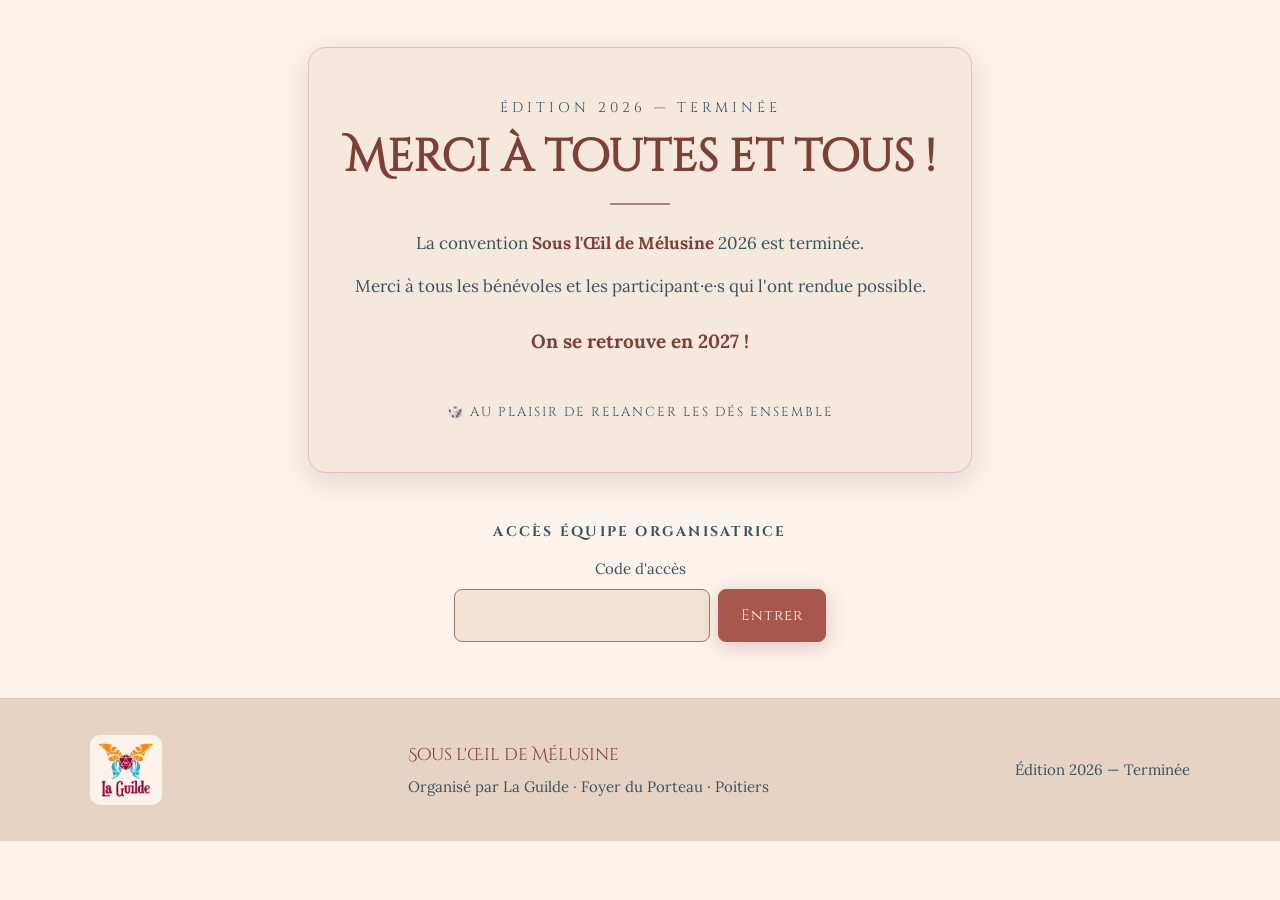
==== commit d0ec1037: "Rideau d'accès équipe : code sur index.html, garde sur les 8 pages, noindex acces.js : empreinte SHA" ====
--- a/accueil-2027.html
+++ b/accueil-2027.html
@@ -3,6 +3,7 @@
 <head>
     <meta charset="UTF-8">
     <meta name="viewport" content="width=device-width, initial-scale=1.0">
+    <script src="acces.js?v=1"></script><!-- rideau équipe : à retirer au lancement public (docs/ACCES_EQUIPE.md) -->
     <title>Sous l'Œil de Mélusine — Convention de jeu de rôle, Poitiers</title>
     <meta name="description" content="Sous l'Œil de Mélusine : convention de jeu de rôle organisée par La Guilde, à Poitiers.">
     <meta name="robots" content="noindex"><!-- MAQUETTE : à retirer à la mise en production -->
@@ -118,8 +119,7 @@
         </div>
         <figure class="poster">
             <img src="img/affiche-2027.webp" width="960" height="1358" fetchpriority="high" alt="Illustration de l'affiche : une immense fusée rouge-orangé domine une petite tour posée sur une colline, au milieu de nuages roses">
-            <!-- TODO(à fournir) : nom de l'artiste pour le crédit (la signature est visible sur l'illustration) -->
-            <figcaption>Illustration : à créditer</figcaption>
+            <figcaption>Illustration : Louis Hyerlé</figcaption>
         </figure>
     </div>
 </header>
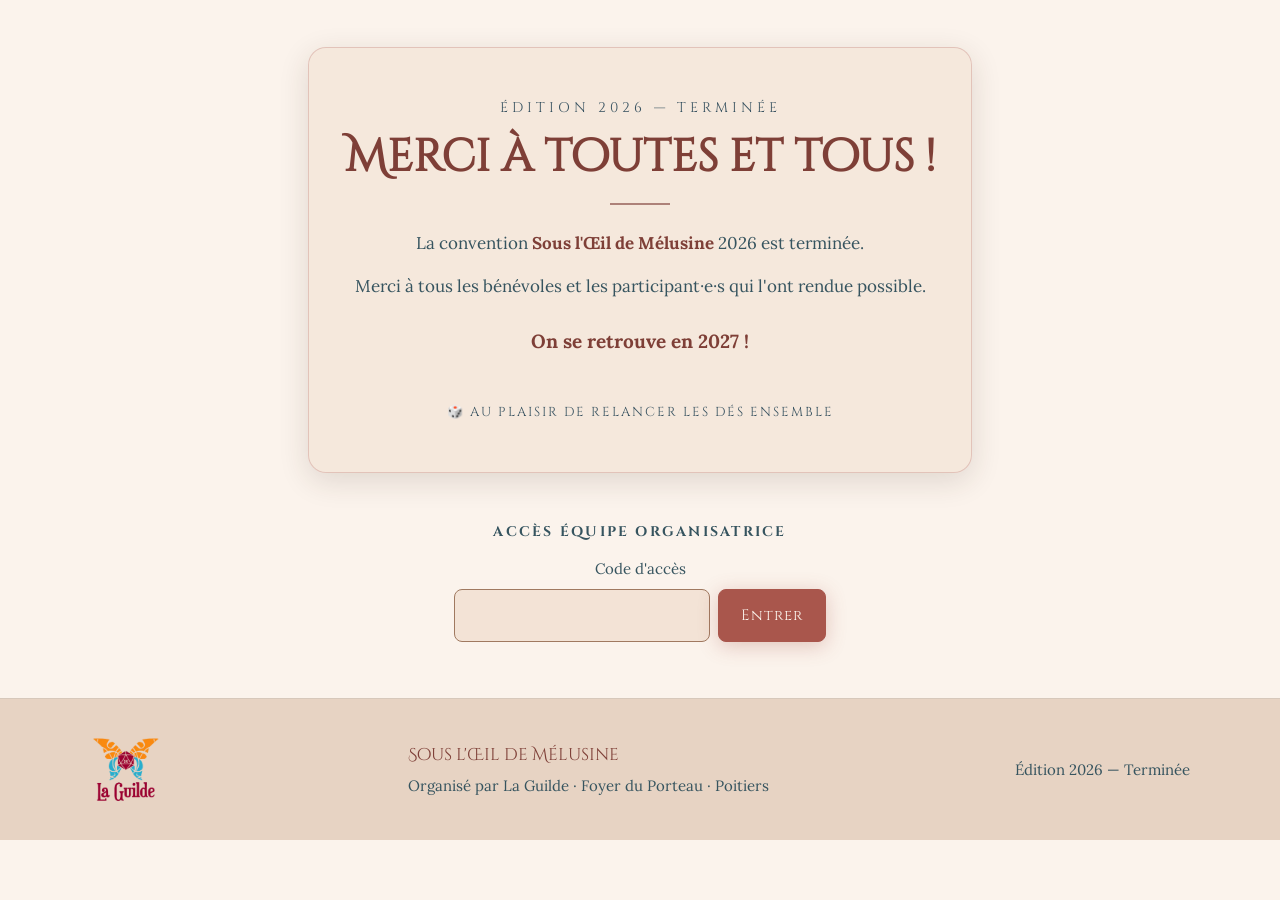
==== commit 5957bf19: "Ancien logo remplacé partout : menu, pieds de page, page Infos, icônes d'onglet Le menu (7 pages) et" ====
--- a/accueil-2027.html
+++ b/accueil-2027.html
@@ -10,8 +10,9 @@
     <link rel="preload" href="fonts/lora-latin.woff2" as="font" type="font/woff2" crossorigin>
     <link rel="preload" href="fonts/cinzel-latin.woff2" as="font" type="font/woff2" crossorigin>
     <link rel="stylesheet" href="fonts.css?v=1">
-    <link rel="icon" type="image/png" href="logo.png">
-    <link rel="apple-touch-icon" href="logo.png">
+    <link rel="icon" type="image/png" sizes="32x32" href="icons/favicon-32.png">
+    <link rel="icon" type="image/png" sizes="64x64" href="icons/favicon-64.png">
+    <link rel="apple-touch-icon" href="icons/apple-touch-icon.png">
     <script>document.addEventListener('DOMContentLoaded',function(){var u=localStorage.getItem('melusine_user');var il=document.getElementById('navInscriptionsLink');if(il)il.style.display=u&&u!=='null'?'':'none';});</script>
     <meta name="color-scheme" content="dark light">
     <link rel="stylesheet" href="theme.css?v=1">
@@ -85,7 +86,7 @@
 <!-- NAV -->
 <nav class="nav" id="nav">
     <div class="nav-inner">
-        <a href="index.html" class="nav-brand"><img src="logo.png" alt="Logo" onerror="this.style.display='none'"><span>Mélusine</span></a>
+        <a href="index.html" class="nav-brand"><picture><source media="(prefers-color-scheme: dark)" srcset="img/logo-guilde-sombre-192.webp"><img src="img/logo-guilde-192.webp" width="46" height="44" alt=""></picture><span>Mélusine</span></a>
         <button class="nav-toggle" id="navToggle" aria-label="Menu"><span></span><span></span><span></span></button>
         <ul class="nav-links" id="navLinks">
             <li><a href="accueil-2027.html" class="active">Accueil</a></li>
@@ -147,7 +148,7 @@
             <a class="btn btn-ghost btn-lg" href="infos.html">Lieu, dates et restauration <svg class="icon" viewBox="0 0 24 24" aria-hidden="true"><path d="M5 12h14M13 6l6 6-6 6"/></svg></a>
         </div>
         <div class="guilde-card">
-            <img class="guilde-logo" src="Logo_guilde_final.webp" width="96" height="91" alt="Logo de La Guilde — Poitiers" loading="lazy">
+            <picture><source media="(prefers-color-scheme: dark)" srcset="img/logo-guilde-sombre-192.webp"><img class="guilde-logo" src="img/logo-guilde-192.webp" width="96" height="91" alt="Logo de La Guilde — Poitiers" loading="lazy"></picture>
             <p><strong>La Guilde</strong> organise l'événement. Retrouvez l'association sur <a href="https://www.laguilde-poitiers.com/" target="_blank" rel="noopener">laguilde-poitiers.com</a>.</p>
         </div>
     </div>
@@ -157,7 +158,7 @@
 <div style="height:48px"></div>
 
 <!-- FOOTER -->
-<footer class="footer"><div class="footer-inner"><a class="footer-guilde" href="https://www.laguilde-poitiers.com/" target="_blank" rel="noopener"><img class="guilde-logo" src="Logo_guilde_final.webp" width="72" height="68" alt="La Guilde — Poitiers" loading="lazy"></a><div><div class="footer-brand">Sous l'Œil de Mélusine</div><div class="footer-sub">Organisé par <a href="https://www.laguilde-poitiers.com/" target="_blank" rel="noopener" style="color:var(--gold);text-decoration:none">La Guilde</a> · <span data-edition="venueDot"></span></div></div><div class="footer-right" data-edition="range"></div></div></footer>
+<footer class="footer"><div class="footer-inner"><a class="footer-guilde" href="https://www.laguilde-poitiers.com/" target="_blank" rel="noopener"><picture><source media="(prefers-color-scheme: dark)" srcset="img/logo-guilde-sombre-192.webp"><img class="guilde-logo" src="img/logo-guilde-192.webp" width="72" height="68" alt="La Guilde — Poitiers" loading="lazy"></picture></a><div><div class="footer-brand">Sous l'Œil de Mélusine</div><div class="footer-sub">Organisé par <a href="https://www.laguilde-poitiers.com/" target="_blank" rel="noopener" style="color:var(--gold);text-decoration:none">La Guilde</a> · <span data-edition="venueDot"></span></div></div><div class="footer-right" data-edition="range"></div></div></footer>
 <button class="scroll-top" id="scrollTop" aria-label="Retour en haut">↑</button>
 
 <!-- Scripts : app.js (partagé) puis code spécifique à la page Infos -->
--- a/theme.css
+++ b/theme.css
@@ -39,8 +39,6 @@
 
   --info:      #7fa3b3;   /* information : remplissages, icônes */
   --info-text: #8babba;   /* information en TEXTE (≥ 4,5:1 sur les 3 fonds) */
-
-  --logo-plate: #fbf3ec;  /* plaque claire sous le logo de La Guilde (texte bordeaux : illisible sur fond sombre) */
 
   --success: #79b297;     /* succès  (vert d'acier) — texte et remplissage */
   --warning: #d9a441;     /* alerte  (ambre) */
--- a/styles.css
+++ b/styles.css
@@ -34,7 +34,9 @@
 .nav.scrolled{background:rgb(var(--bg-rgb) / 0.99);box-shadow:0 4px 30px rgb(var(--shadow-rgb) / 0.1)}
 .nav-inner{max-width:1200px;margin:0 auto;padding:0 24px;display:flex;align-items:center;justify-content:space-between;height:70px}
 .nav-brand{display:flex;align-items:center;gap:12px}
-.nav-brand img{width:42px;height:42px;border-radius:10px}
+/* Logo de La Guilde : fond transparent ; en thème sombre, le navigateur charge la version à bordeaux éclairci (<picture>) */
+.nav-brand picture{display:flex}
+.nav-brand img{width:46px;height:auto}
 .nav-brand span{font-family:var(--font-display);font-size:19px;color:var(--accent-text);letter-spacing:1px}
 .nav-links{display:flex;gap:6px;list-style:none;align-items:center}
 .nav-links a{font-family:var(--font-heading);font-size:13px;letter-spacing:1.5px;text-transform:uppercase;color:var(--cream);padding:8px 12px;border-radius:6px;transition:all var(--transition)}
@@ -312,9 +314,9 @@
 @media(max-width:768px){.badge{white-space:normal;text-align:center;max-width:100%}}
 
 /* ── LOGO DE LA GUILDE ───────────────────────────────────────────────────── */
-/* Le logo a des éléments bordeaux : posé sur une plaque claire (--logo-plate) pour rester lisible en mode sombre. */
+/* Logo transparent : original en thème clair, version à bordeaux éclairci en thème sombre (<picture>, voir tools/logo-mode-sombre.js). */
 .footer-guilde{display:inline-flex;flex-shrink:0;border-radius:var(--radius-md)}
-.guilde-logo{display:block;width:72px;height:auto;background:var(--logo-plate);border-radius:var(--radius-md);padding:6px}
-.guilde-logo-lg{width:112px;padding:8px}
+.guilde-logo{display:block;width:72px;height:auto}
+.guilde-logo-lg{width:112px}
 .guilde-bloc{text-align:center;margin-bottom:var(--space-5)}
 .guilde-bloc .guilde-logo{margin:0 auto}
